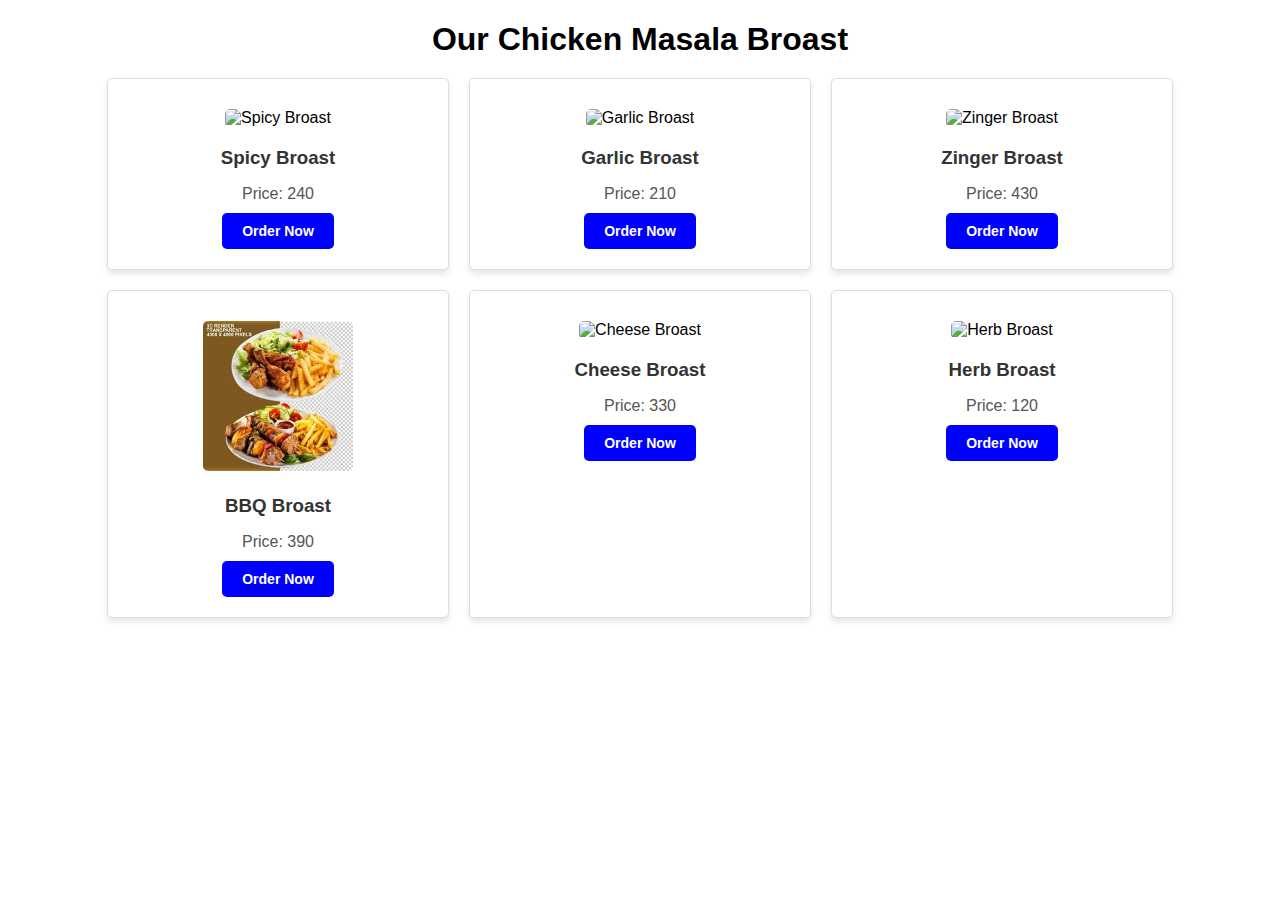
==== chicken.html @ d8b7e0b7 "added imgs" ====
<!DOCTYPE html>
<html lang="en">
<head>
    <meta charset="UTF-8">
    <meta name="viewport" content="width=device-width, initial-scale=1.0">
    <title>Chicken Masala Broast</title>
    <style>
        body {
            font-family: Arial, sans-serif;
            text-align: center;
            margin: 20px;
            background-color: white;
        }

        h1 {
            margin-bottom: 20px;
        }

        .menu-container {
            display: flex;
            flex-wrap: wrap; 
            justify-content: center; 
            gap: 20px; 
        }

        .broast {
            border: 1px solid #ddd;
            border-radius: 5px;
            padding: 20px;
            background-color: #fff;
            width: 300px; /* Fixed width for broast cards */
            text-align: center;
            box-shadow: 0 4px 6px rgba(0, 0, 0, 0.1);
        }

        .broast img {
            width: 150px; /* Increased image size */
            height: 150px; /* Set fixed height for images */
            margin: 10px 0;
            border-radius: 5px;
        }
        .broast h3 {
            margin: 10px 0 5px;
            color: #333;
        }
        .broast p {
            color: #555;
            margin-bottom: 10px;
        }
        .order-button {
            display: inline-block;
            background-color: blue; 
            color: white;
            padding: 10px 20px;
            font-size: 14px;
            font-weight: bold;
            border: none;
            border-radius: 5px;
            cursor: pointer;
            text-decoration: none; 
        }
        .order-button:hover {
            background-color: red; 
        }
        /* Responsive Dsign */
        @media (max-width: 768px) {
            .broast {
                width: 45%; 
            }
        }
        @media (max-width: 480px) {
            .broast {
                width: 100%; 
            }
        }
    </style>
</head>
<body>
    <h1>Our Chicken Masala Broast</h1>
    <div class="menu-container">
        <div class="broast">
            <img src="spicy.jpeg" alt="Spicy Broast">
            <h3>Spicy Broast</h3>
            <p>Price: 240</p>
            <a href="order.html" class="order-button">Order Now</a>
        </div>
        <div class="broast">
            <img src="garlicbrost.jpeg" alt="Garlic Broast">
            <h3>Garlic Broast</h3>
            <p>Price: 210</p>
            <a href="order.html" class="order-button">Order Now</a>
        </div>
        <div class="broast">
            <img src="zinger.jpeg" alt="Zinger Broast">
            <h3>Zinger Broast</h3>
            <p>Price: 430</p>
            <a href="order.html" class="order-button">Order Now</a>
        </div>
        <div class="broast">
            <img src="bbq.jpeg" alt="BBQ Broast">
            <h3>BBQ Broast</h3>
            <p>Price: 390</p>
            <a href="order.html" class="order-button">Order Now</a>
        </div>
        <div class="broast">
            <img src="CheeseBroast.jpeg" alt="Cheese Broast">
            <h3>Cheese Broast</h3>
            <p>Price: 330</p>
            <a href="order.html" class="order-button">Order Now</a>
        </div>
        <div class="broast">
            <img src="herb.jpeg" alt="Herb Broast">
            <h3>Herb Broast</h3>
            <p>Price: 120</p>
            <a href="order.html" class="order-button">Order Now</a>
        </div>
    </div>
</body>
</html>
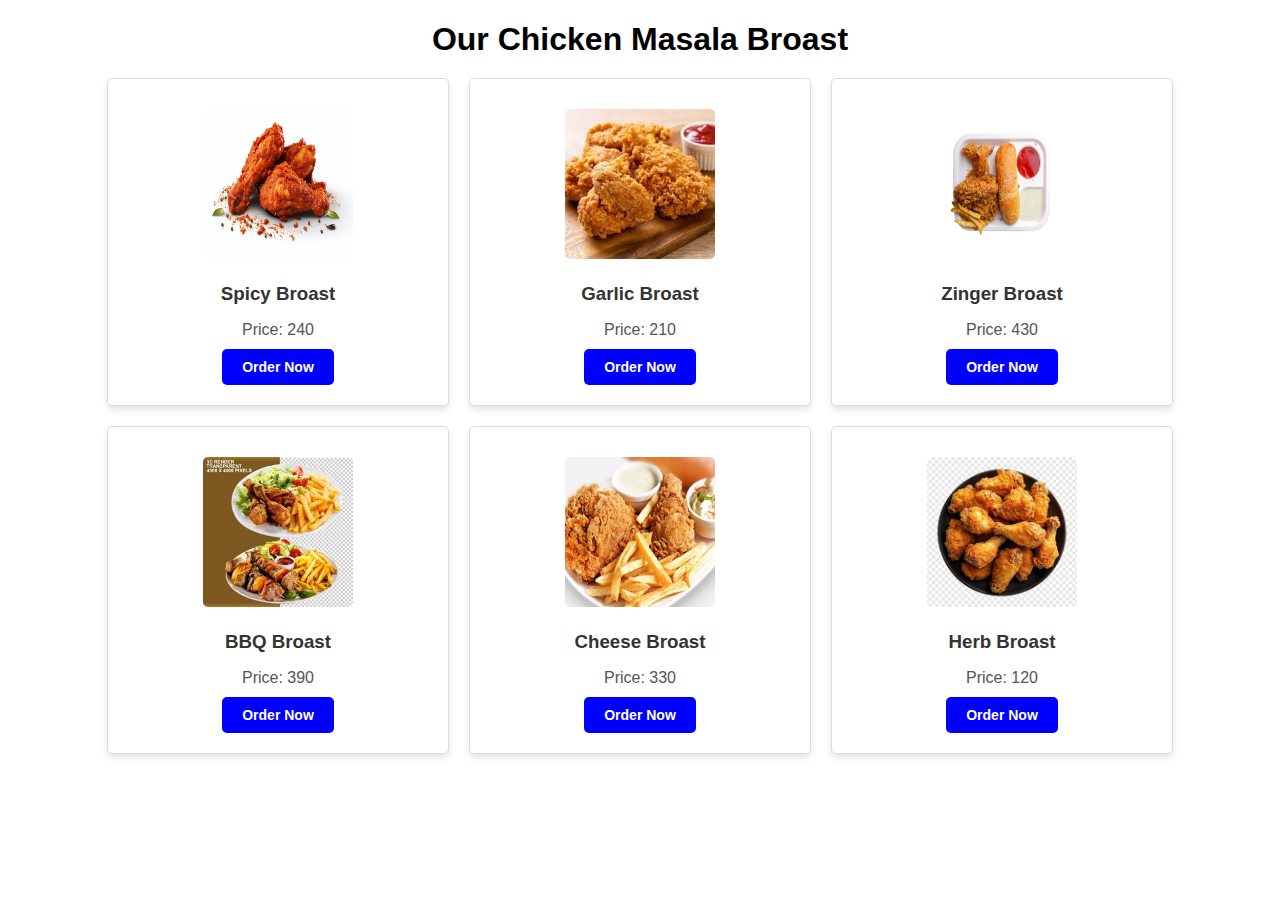
==== commit 84fa5136: "Update chicken.html" ====
--- a/chicken.html
+++ b/chicken.html
@@ -103,7 +103,7 @@
             <a href="order.html" class="order-button">Order Now</a>
         </div>
         <div class="broast">
-            <img src="CheeseBroast.jpeg" alt="Cheese Broast">
+            <img src="cheesebroast.jpeg" alt="Cheese Broast">
             <h3>Cheese Broast</h3>
             <p>Price: 330</p>
             <a href="order.html" class="order-button">Order Now</a>
